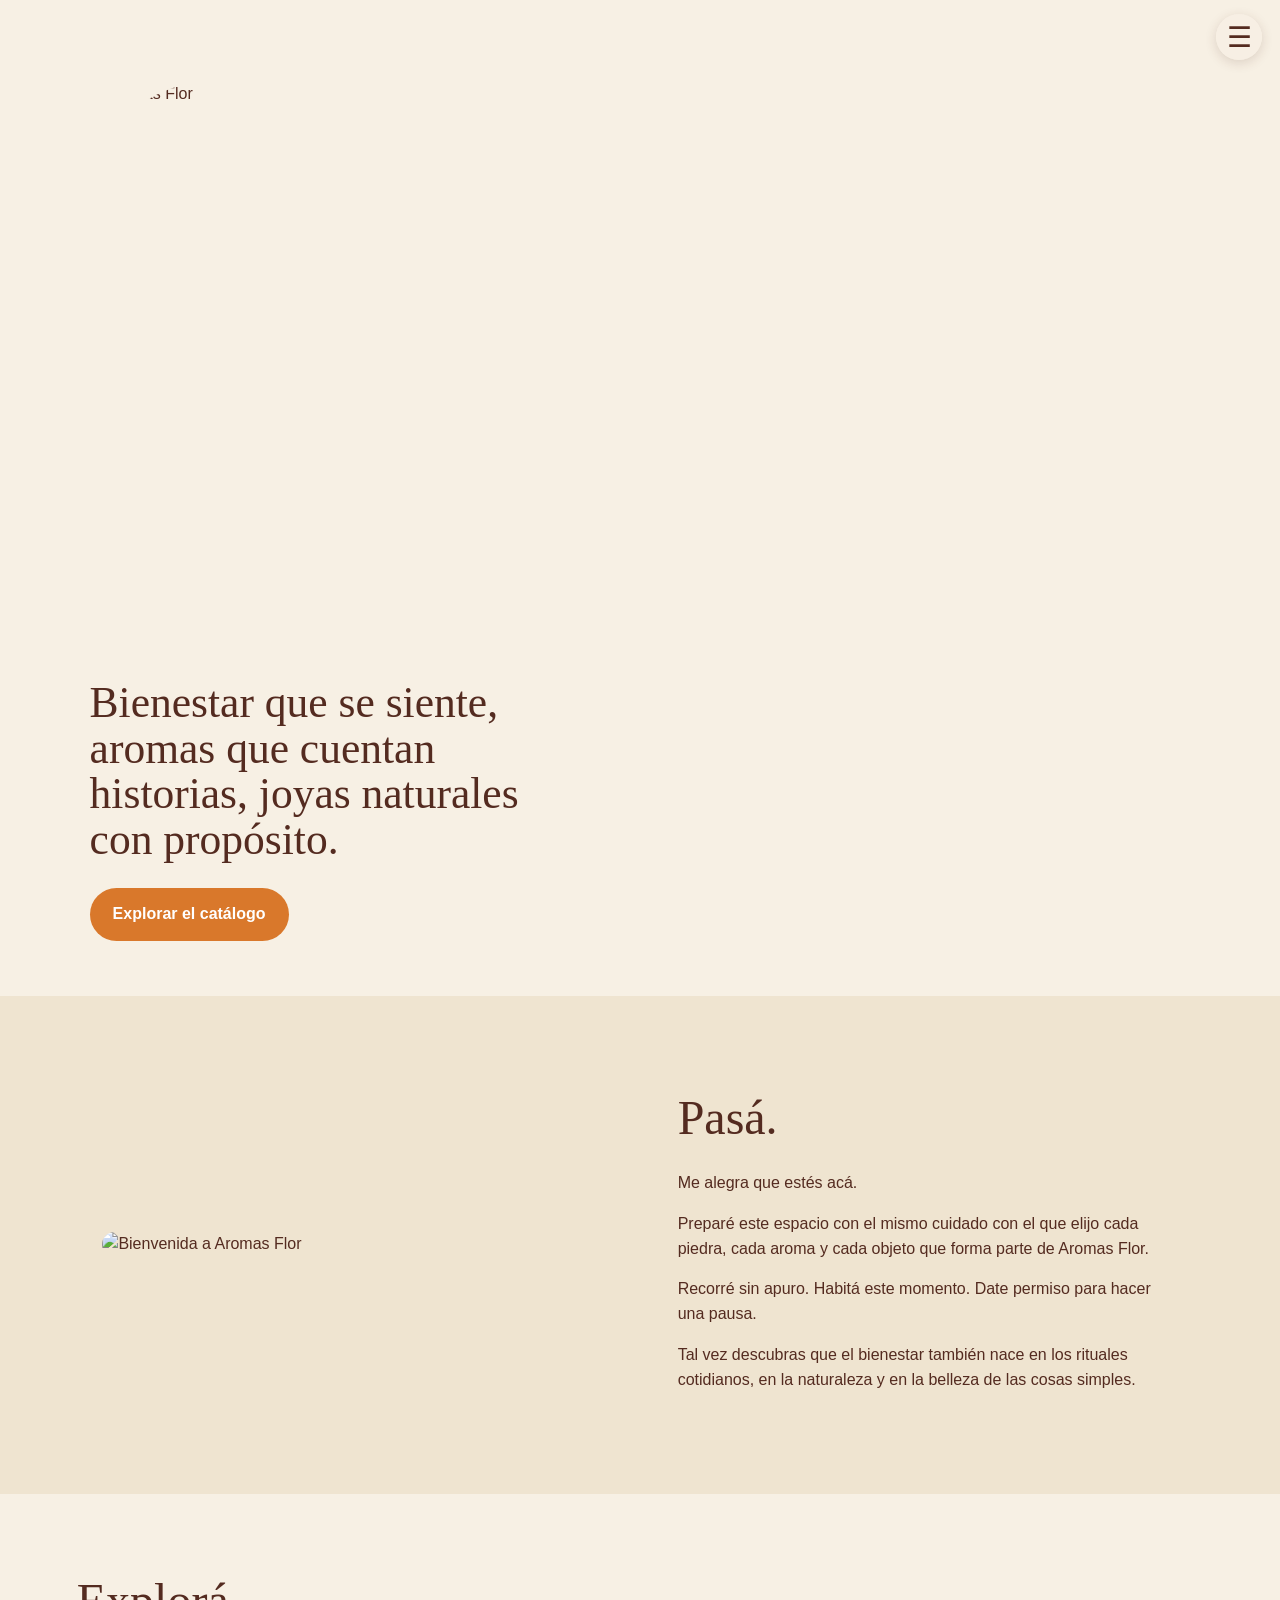
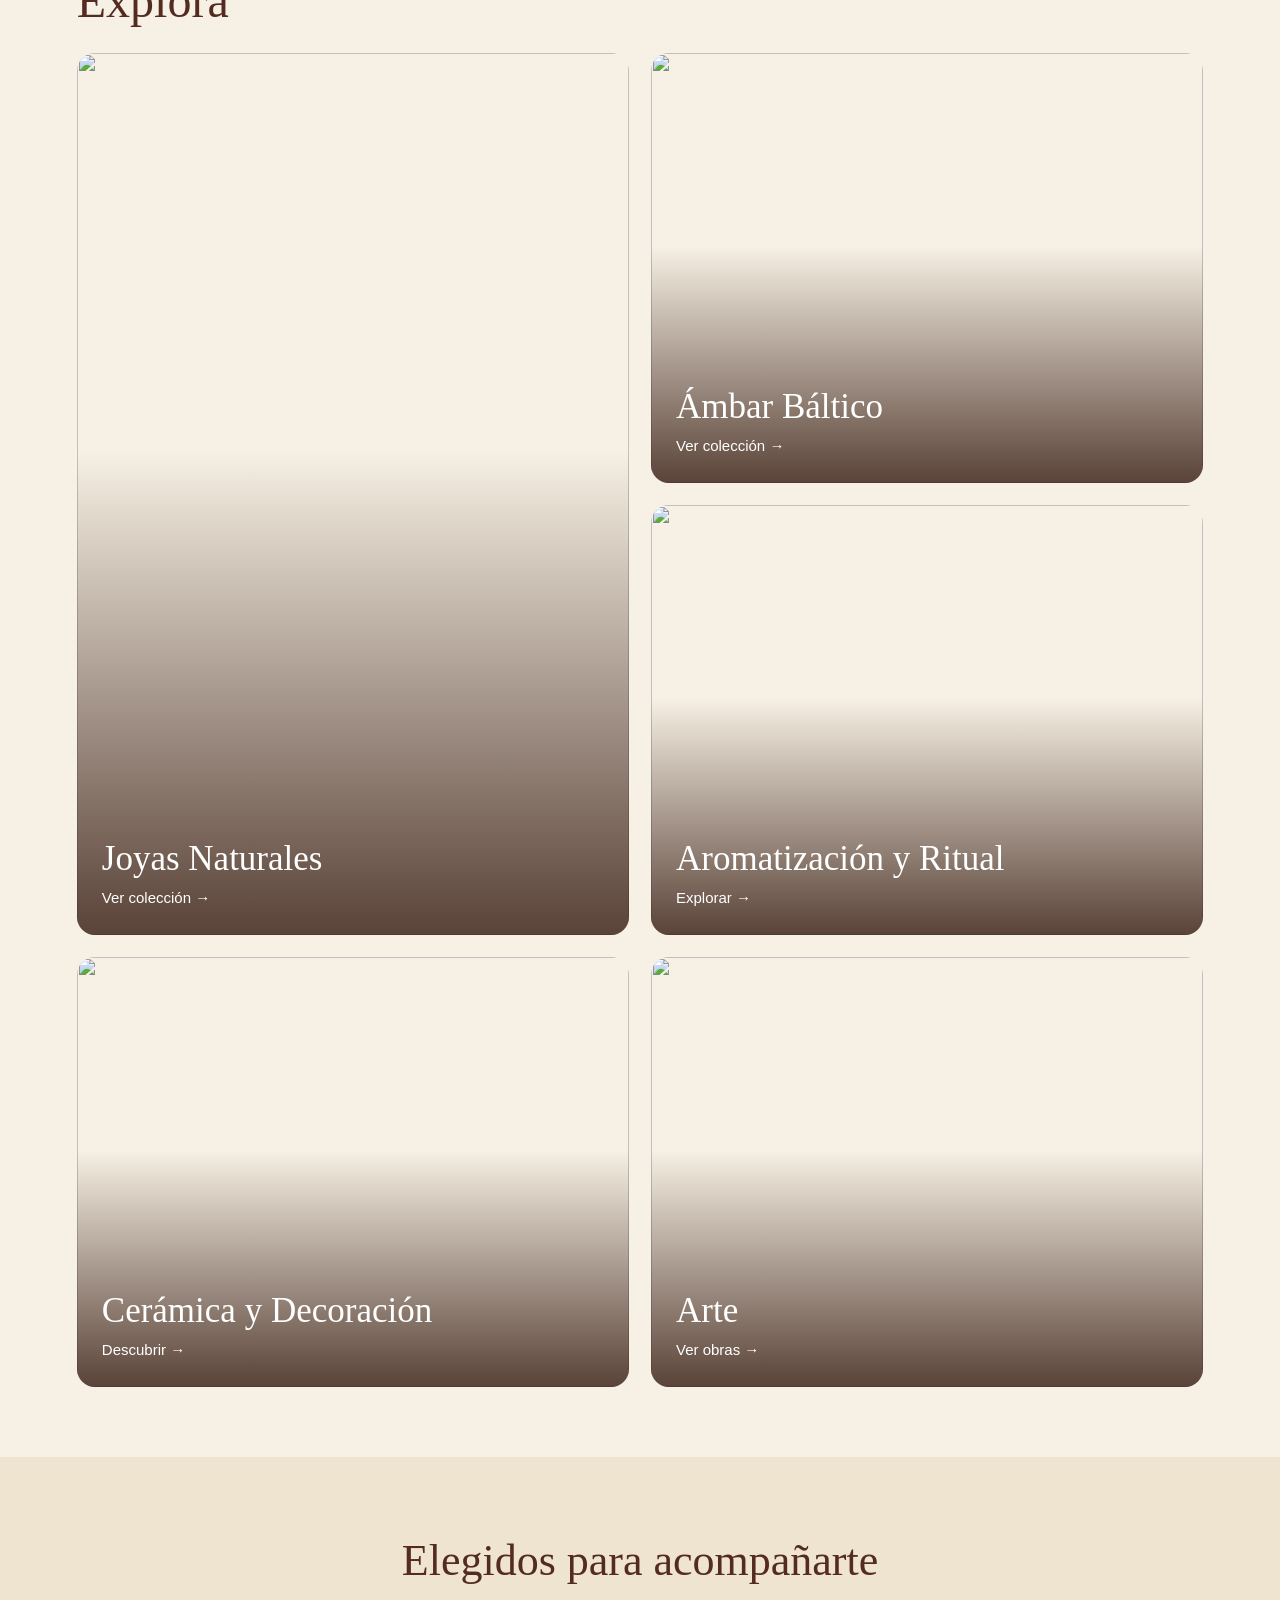
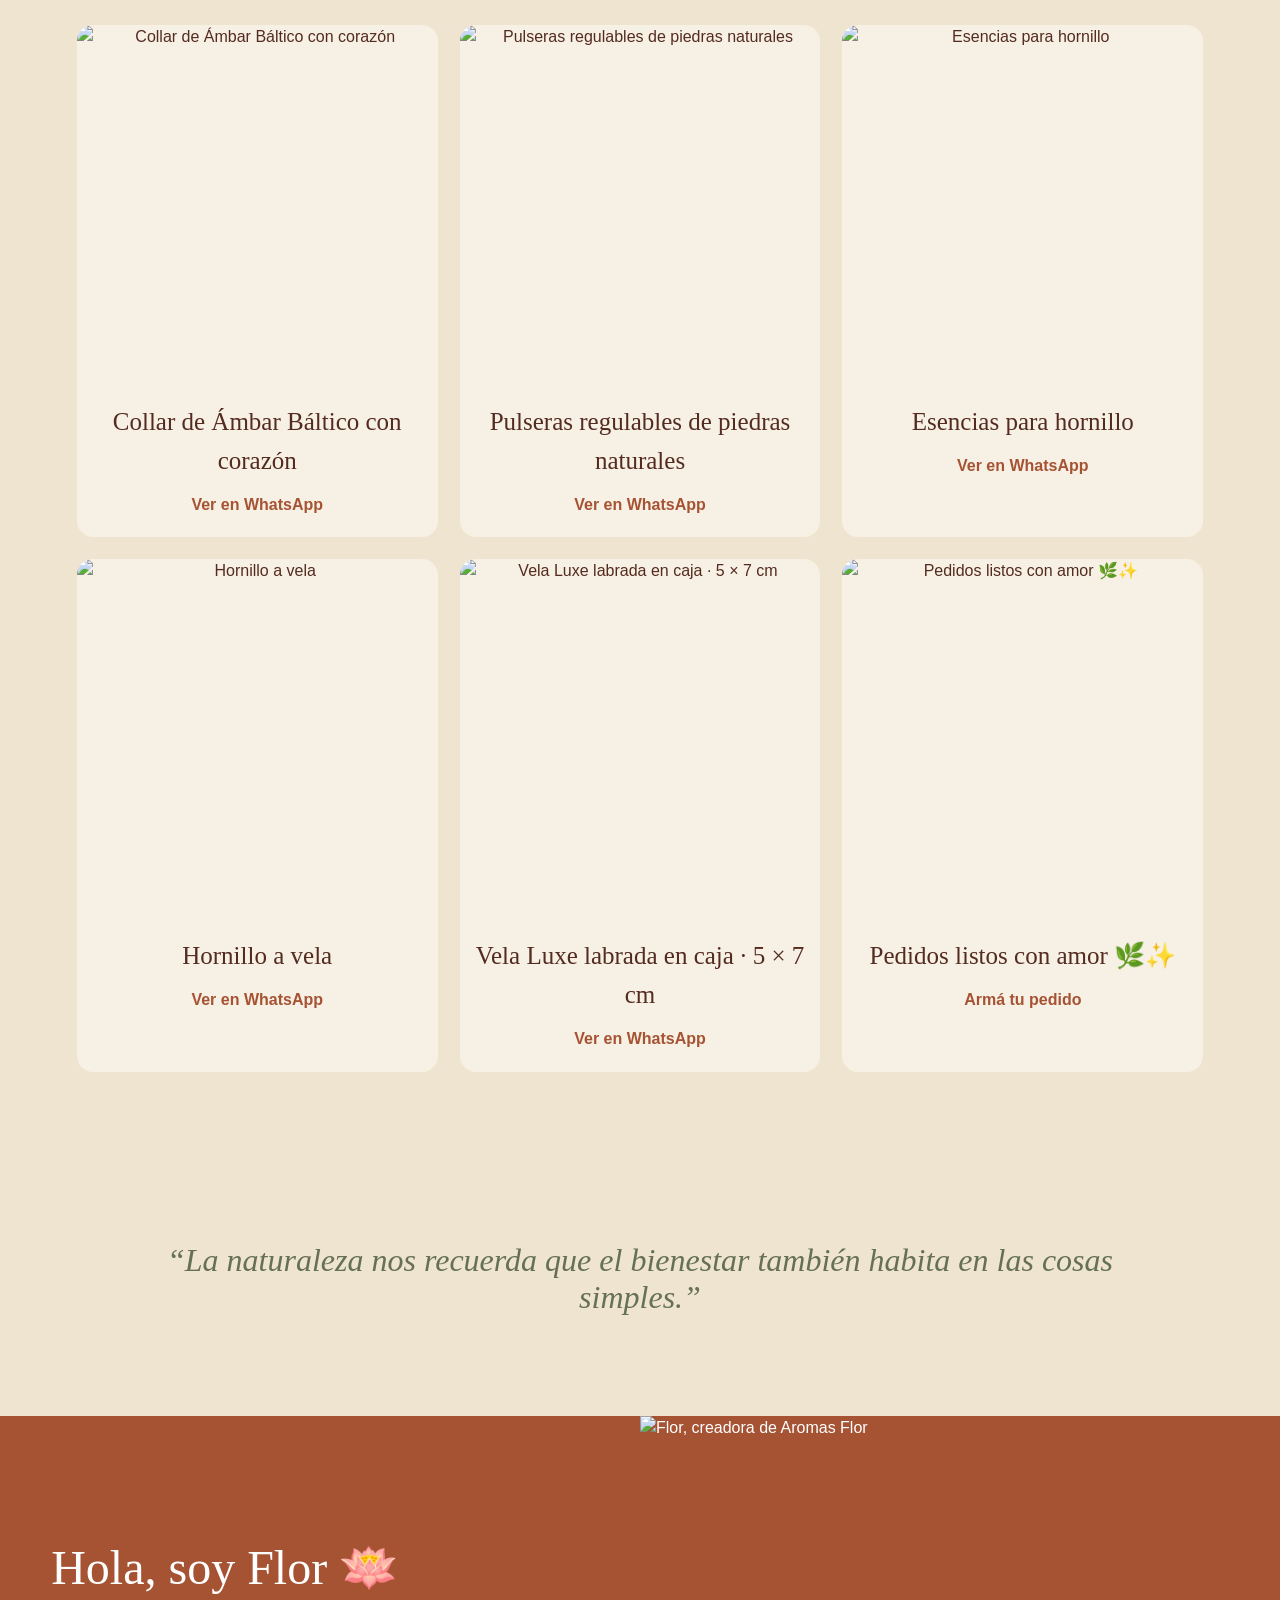
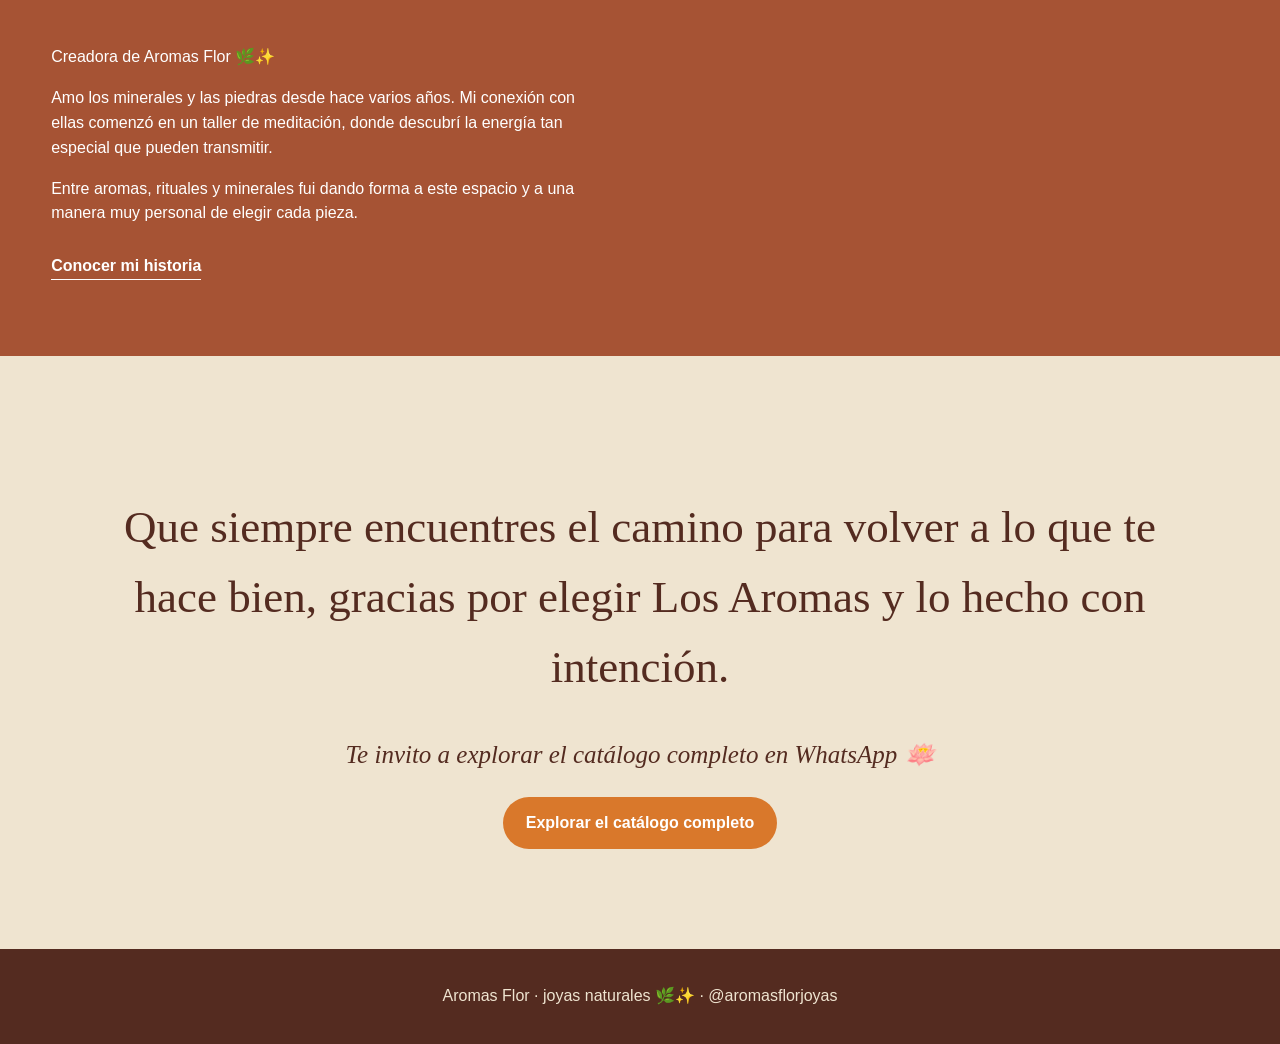
==== index.html @ 10306213 "Add files via upload" ====
<!DOCTYPE html>

<html lang="es">
<head>
<meta charset="utf-8"/><meta content="width=device-width,initial-scale=1" name="viewport"/>
<title>Aromas Flor</title>
<style>
:root{--lino:#efe4d0;--crema:#f7f0e4;--marron:#542b20;--verde:#657055;--ambar:#d9782b;--terracota:#a65334}
*{box-sizing:border-box}html{scroll-behavior:smooth}body{margin:0;background:var(--lino);color:var(--marron);font-family:Arial,sans-serif;line-height:1.55}
header{position:sticky;top:0;z-index:5;background:rgba(239,228,208,.94);display:flex;align-items:center;justify-content:space-between;padding:10px 6%;border-bottom:1px solid rgba(84,43,32,.12)}
.logo{width:125px}.menu{font-size:28px;background:none;border:0;color:var(--marron)}nav{display:none;position:absolute;right:5%;top:72px;background:var(--crema);padding:20px 28px;box-shadow:0 10px 30px #542b2030}
nav.open{display:grid;gap:12px}nav a{color:var(--marron);text-decoration:none}
.hero{min-height:78vh;display:grid;align-items:center;grid-template-columns:1fr 1fr;gap:5%;padding:5% 7%;background:var(--crema)}
.hero img{width:100%;height:64vh;object-fit:cover;border-radius:120px 120px 18px 18px}
h1,h2,h3{font-family:Georgia,serif;font-weight:normal}h1{font-size:clamp(40px,5vw,76px);line-height:1.05;margin:0 0 25px}
.btn{display:inline-block;background:var(--ambar);color:white;text-decoration:none;padding:14px 23px;border-radius:30px;font-weight:bold}
.welcome{padding:85px 8%;display:grid;grid-template-columns:1fr 1fr;gap:7%;align-items:center}
.welcome img{width:100%;border-radius:18px}.welcome h2,.explora h2{font-size:48px;margin:0 0 15px}
.explora{padding:70px 6%;background:var(--crema)}.grid{display:grid;grid-template-columns:repeat(2,1fr);gap:22px}
.card{position:relative;min-height:430px;overflow:hidden;border-radius:18px}.card:first-child{grid-row:span 2}.card img{width:100%;height:100%;position:absolute;object-fit:cover}
.card:after{content:"";position:absolute;inset:45% 0 0;background:linear-gradient(transparent,#32170dcc)}
.card div{position:absolute;z-index:2;bottom:24px;left:25px;color:white}.card h3{font-size:35px;margin:0}.card span{font-size:15px}
.pause{padding:100px 12%;text-align:center;font:italic 32px Georgia,serif;color:var(--verde)}
.story{padding:80px 8%;background:var(--terracota);color:white;text-align:center}.story h2{font-size:48px}
.end{padding:100px 8%;text-align:center}.end h2{font-size:45px}
footer{padding:35px 6%;background:var(--marron);color:var(--lino);text-align:center}
@media(max-width:720px){.hero,.welcome{grid-template-columns:1fr}.hero{padding:25px 22px 45px}.hero img{height:48vh;order:-1;border-radius:90px 90px 16px 16px}h1{font-size:43px}.welcome{padding:60px 22px}.welcome h2,.explora h2{font-size:39px}.grid{grid-template-columns:1fr}.card,.card:first-child{min-height:420px;grid-row:auto}.pause{font-size:26px;padding:75px 30px}.story h2,.end h2{font-size:38px}}
</style>
<style>
.destacados{padding:70px 6%;background:#efe4d0}
.destacados h2{text-align:center;font-size:44px;margin:0 0 30px}
.dest-grid{display:grid;grid-template-columns:repeat(3,1fr);gap:22px}
.dest-grid article{background:#f7f0e4;border-radius:16px;overflow:hidden;padding-bottom:20px;text-align:center}
.dest-grid img{width:100%;height:360px;object-fit:cover;display:block}
.dest-grid h3{font-size:25px;margin:18px 14px 12px}
.dest-grid a{color:#a65334;text-decoration:none;font-weight:bold}
.arte-card img{object-position:center 42%}
@media(max-width:720px){
 .destacados{padding:55px 18px}
 .destacados h2{font-size:36px}
 .dest-grid{grid-template-columns:repeat(2,1fr);gap:14px}
 .dest-grid img{height:235px}
 .dest-grid h3{font-size:20px}
}
</style>
<style>
/* CABECERA CORREGIDA */
header {
 position:absolute!important; top:0; left:0; right:0; z-index:10;
 background:transparent!important; border:0!important;
 justify-content:flex-end!important; padding:14px 18px!important;
}
header>.logo{display:none!important}
header .menu{
 background:rgba(247,240,228,.88); width:46px; height:46px;
 border-radius:50%; box-shadow:0 3px 12px rgba(84,43,32,.16)
}
.hero-banner{
 min-height:76vh!important; display:flex!important; align-items:center!important;
 padding:82px 7% 55px!important; position:relative; overflow:hidden;
 background-image:linear-gradient(90deg,rgba(247,240,228,.94) 0%,rgba(247,240,228,.80) 35%,rgba(247,240,228,.10) 70%),url("assets/image-01-6d87fb9d6a.png")!important;
 background-size:cover!important; background-position:center!important;
}
.hero-banner .hero-copy{width:min(520px,44%); position:relative; z-index:2}
.banner-logo{width:260px; max-width:75%; display:block; margin:0 0 22px; mix-blend-mode:multiply}
.hero-banner h1{font-size:clamp(34px,3.4vw,56px)!important}
@media(max-width:720px){
 .hero-banner{
   min-height:68vh!important; padding:76px 22px 38px!important;
   align-items:flex-end!important;
   background-image:linear-gradient(90deg,rgba(247,240,228,.94) 0%,rgba(247,240,228,.72) 46%,rgba(247,240,228,.05) 78%),url("assets/image-01-6d87fb9d6a.png")!important;
   background-size:cover!important;
   background-position:58% center!important;
 }
 .hero-banner .hero-copy{width:64%!important}
 .banner-logo{width:190px!important; max-width:100%!important; margin-bottom:16px!important}
 .hero-banner h1{font-size:27px!important; line-height:1.08!important; margin-bottom:18px!important}
 .hero-banner .btn{font-size:14px;padding:11px 16px}
}
</style>
<style>
/* FIX MOBILE: banner compacto, logo completo sin recorte */
@media(max-width:720px){
  .hero-banner{
    min-height:520px!important;
    height:520px!important;
    padding:68px 20px 28px!important;
    align-items:flex-end!important;
    background-position:58% center!important;
  }
  .hero-banner .hero-copy{
    width:58%!important;
    height:100%;
    display:flex;
    flex-direction:column;
    align-items:flex-start;
  }
  .banner-logo{
    width:170px!important;
    max-width:100%!important;
    height:auto!important;
    border-radius:0!important;
    object-fit:contain!important;
    object-position:center!important;
    margin:0!important;
    mix-blend-mode:multiply!important;
  }
  .hero-banner h1{
    margin:auto 0 14px!important;
    font-size:21px!important;
    line-height:1.14!important;
  }
  .hero-banner .btn{
    font-size:13px!important;
    padding:10px 14px!important;
    white-space:nowrap;
  }
}
</style>
<style>
@media(max-width:720px){
  .hero-banner{
    display:block !important;
    min-height:auto !important;
    padding:0 !important;
    background:#efe3cf !important;
  }
  .hero-banner .hero-copy,
  .hero-banner > img{display:none !important;}
  .hero-banner::before{
    content:"";
    display:block;
    width:100%;
    aspect-ratio:1320/945;
    background-image:url("assets/image-02-0a6a074ca6.jpg");
    background-size:100% 100%;
    background-repeat:no-repeat;
    background-position:center;
  }
}
</style>
<style>.story-real{display:grid;grid-template-columns:1fr 1fr;gap:0;padding:0!important;text-align:left!important;align-items:stretch}.story-real .story-copy{padding:70px 8%;align-self:center}.story-real img{width:100%;height:100%;min-height:540px;object-fit:cover;object-position:center}.story-link{display:inline-block;margin-top:12px;color:white;font-weight:bold;text-decoration:none;border-bottom:1px solid white}.closing{font:italic 25px Georgia,serif;margin:0 0 28px}@media(max-width:720px){.story-real{grid-template-columns:1fr}.story-real .story-copy{padding:55px 24px}.story-real img{min-height:0;height:430px;object-position:center 30%}.dest-grid{grid-template-columns:1fr 1fr!important}.dest-grid img{height:245px!important}.dest-grid h3{font-size:19px!important;line-height:1.2}.closing{font-size:21px}}</style>
<style>
/* ÚNICO AJUSTE: reducir el espacio vertical tras el banner en móvil */
@media(max-width:720px){
  .welcome{padding:18px 22px 28px !important; gap:18px !important;}
}
</style>
<style>@media(max-width:720px){.welcome{padding:38px 22px!important;gap:24px!important}.welcome h2{margin-bottom:8px!important}.welcome p{margin:0 0 11px!important;line-height:1.45!important}}</style><style>@media(max-width:720px){.explora{padding:48px 18px!important}.grid{gap:14px!important}.card,.card:first-child{min-height:320px!important;height:320px!important}.card h3{font-size:29px!important}}</style><style>/* Ajuste puntual sobre la última versión funcional */@media(max-width:720px){.hero-banner{margin-bottom:0!important}.welcome{padding-top:8px!important;padding-bottom:28px!important;margin-top:0!important;gap:18px!important}}</style></head>
<body>
<header><img alt="Aromas Flor" class="logo" src="assets/image-03-1b6eaba028.jpg"/><button aria-label="Abrir menú" class="menu" onclick="document.querySelector('nav').classList.toggle('open')">☰</button>
<nav><a href="#">Inicio</a><a href="#explora">Explorá</a><a href="#historia">Mi historia</a><a href="#contacto">Contacto</a></nav></header>
<section class="hero hero-banner">
<div class="hero-copy">
<img alt="Aromas Flor" class="banner-logo" data-image="hero_logo" src="assets/image-03-1b6eaba028.jpg"/>
<h1 data-content="hero_title">Bienestar que se siente,<br/>aromas que cuentan historias,<br/>joyas naturales con propósito.</h1>
<a class="btn" data-content="hero_button" href="#explora">Explorar el catálogo</a>
</div>
</section>
<section class="welcome">
<img alt="Bienvenida a Aromas Flor" data-image="welcome_image" src="assets/image-04-0310e71f12.jpg"/>
<div><h2 data-content="welcome_title">Pasá.</h2><p data-content="welcome_p1">Me alegra que estés acá.</p><p data-content="welcome_p2">Preparé este espacio con el mismo cuidado con el que elijo cada piedra, cada aroma y cada objeto que forma parte de Aromas Flor.</p><p data-content="welcome_p3">Recorré sin apuro. Habitá este momento. Date permiso para hacer una pausa.</p><p data-content="welcome_p4">Tal vez descubras que el bienestar también nace en los rituales cotidianos, en la naturaleza y en la belleza de las cosas simples.</p></div>
</section>
<section class="explora" id="explora"><h2>Explorá</h2>
<div class="grid">
<article class="card"><img data-image="collection_1_image" src="assets/image-05-7126ea30b4.png"/><div><h3 data-content="collection_1_title">Joyas Naturales</h3><span data-content="collection_1_button">Ver colección →</span></div></article>
<article class="card"><img data-image="collection_2_image" src="assets/image-06-67b71c0cd7.jpg"/><div><h3 data-content="collection_2_title">Ámbar Báltico</h3><span data-content="collection_2_button">Ver colección →</span></div></article>
<article class="card"><img data-image="collection_3_image" src="assets/image-07-0a0f048948.jpg"/><div><h3 data-content="collection_3_title">Aromatización y Ritual</h3><span data-content="collection_3_button">Explorar →</span></div></article>
<article class="card"><img data-image="collection_4_image" src="assets/image-08-81b0f2c861.jpg"/><div><h3 data-content="collection_4_title">Cerámica y Decoración</h3><span data-content="collection_4_button">Descubrir →</span></div></article>
<article class="card"><img data-image="collection_5_image" src="assets/image-09-a9cd5ac0ae.jpg"/><div><h3 data-content="collection_5_title">Arte</h3><span data-content="collection_5_button">Ver obras →</span></div></article>
</div></section>
<section class="destacados"><h2>Elegidos para acompañarte</h2><div class="dest-grid"><article><img alt="Collar de Ámbar Báltico con corazón" data-image="featured_1_image" src="assets/image-10-016ed3389f.webp"/><h3 data-content="featured_1_title">Collar de Ámbar Báltico con corazón</h3><a data-content="featured_1_button" href="#contacto">Ver en WhatsApp</a></article><article><img alt="Pulseras regulables de piedras naturales" data-image="featured_2_image" src="assets/image-11-3c9ea63086.jpg"/><h3 data-content="featured_2_title">Pulseras regulables de piedras naturales</h3><a data-content="featured_2_button" href="#contacto">Ver en WhatsApp</a></article><article><img alt="Esencias para hornillo" data-image="featured_3_image" src="assets/image-12-99dd8830a8.jpg"/><h3 data-content="featured_3_title">Esencias para hornillo</h3><a data-content="featured_3_button" href="#contacto">Ver en WhatsApp</a></article><article><img alt="Hornillo a vela" data-image="featured_4_image" src="assets/image-13-1ea846a43c.jpg"/><h3 data-content="featured_4_title">Hornillo a vela</h3><a data-content="featured_4_button" href="#contacto">Ver en WhatsApp</a></article><article><img alt="Vela Luxe labrada en caja · 5 × 7 cm" data-image="featured_5_image" src="assets/image-14-1ebb8c2b02.jpg"/><h3 data-content="featured_5_title">Vela Luxe labrada en caja · 5 × 7 cm</h3><a data-content="featured_5_button" href="#contacto">Ver en WhatsApp</a></article><article><img alt="Pedidos listos con amor 🌿✨" data-image="featured_6_image" src="assets/image-15-3b590f068a.jpg"/><h3 data-content="featured_6_title">Pedidos listos con amor 🌿✨</h3><a data-content="featured_6_button" href="#contacto">Armá tu pedido</a></article></div></section>
<section class="pause" data-content="pause_text">“La naturaleza nos recuerda que el bienestar también habita en las cosas simples.”</section>
<section class="story story-real" id="historia"><div class="story-copy"><h2 data-content="story_title">Hola, soy Flor 🪷</h2><p data-content="story_p1">Creadora de Aromas Flor 🌿✨</p><p data-content="story_p2">Amo los minerales y las piedras desde hace varios años. Mi conexión con ellas comenzó en un taller de meditación, donde descubrí la energía tan especial que pueden transmitir.</p><p data-content="story_p3">Entre aromas, rituales y minerales fui dando forma a este espacio y a una manera muy personal de elegir cada pieza.</p><a class="story-link" data-content="story_button" href="#">Conocer mi historia</a></div><img alt="Flor, creadora de Aromas Flor" data-image="story_image" src="assets/image-16-90259f25bf.jpg"/></section>
<section class="end" id="contacto"><h2 data-content="closing_title">Que siempre encuentres el camino para volver a lo que te hace bien, gracias por elegir Los Aromas y lo hecho con intención.</h2><p class="closing" data-content="closing_text">Te invito a explorar el catálogo completo en WhatsApp 🪷</p><a class="btn" data-content="closing_button" href="#">Explorar el catálogo completo</a></section>
<footer data-content="footer_text">Aromas Flor · joyas naturales 🌿✨ · @aromasflorjoyas</footer>
<script>fetch('content.json').then(r=>r.json()).then(c=>{document.querySelectorAll('[data-content]').forEach(e=>{const k=e.dataset.content;if(c[k]!==undefined)e.textContent=c[k]});document.querySelectorAll('[data-image]').forEach(e=>{const k=e.dataset.image;if(c[k])e.src=c[k]})}).catch(()=>{});</script></body></html>
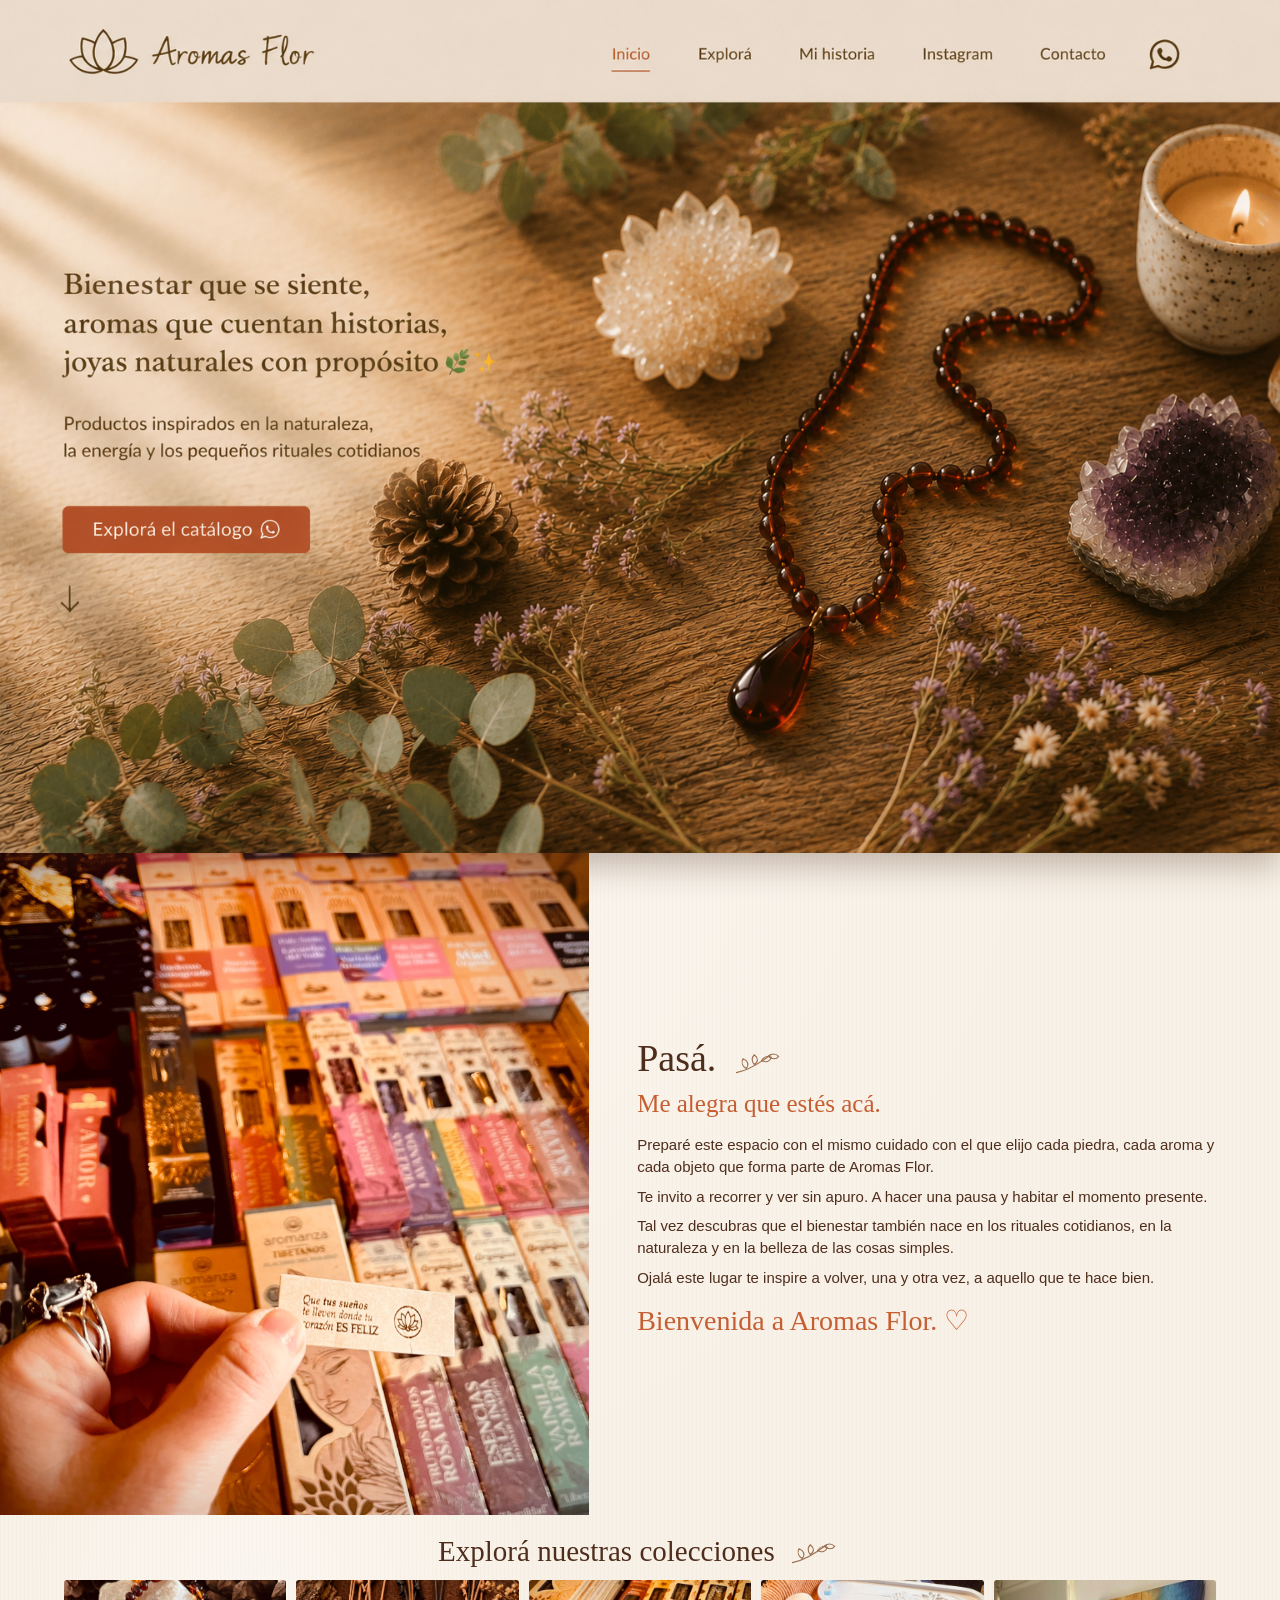
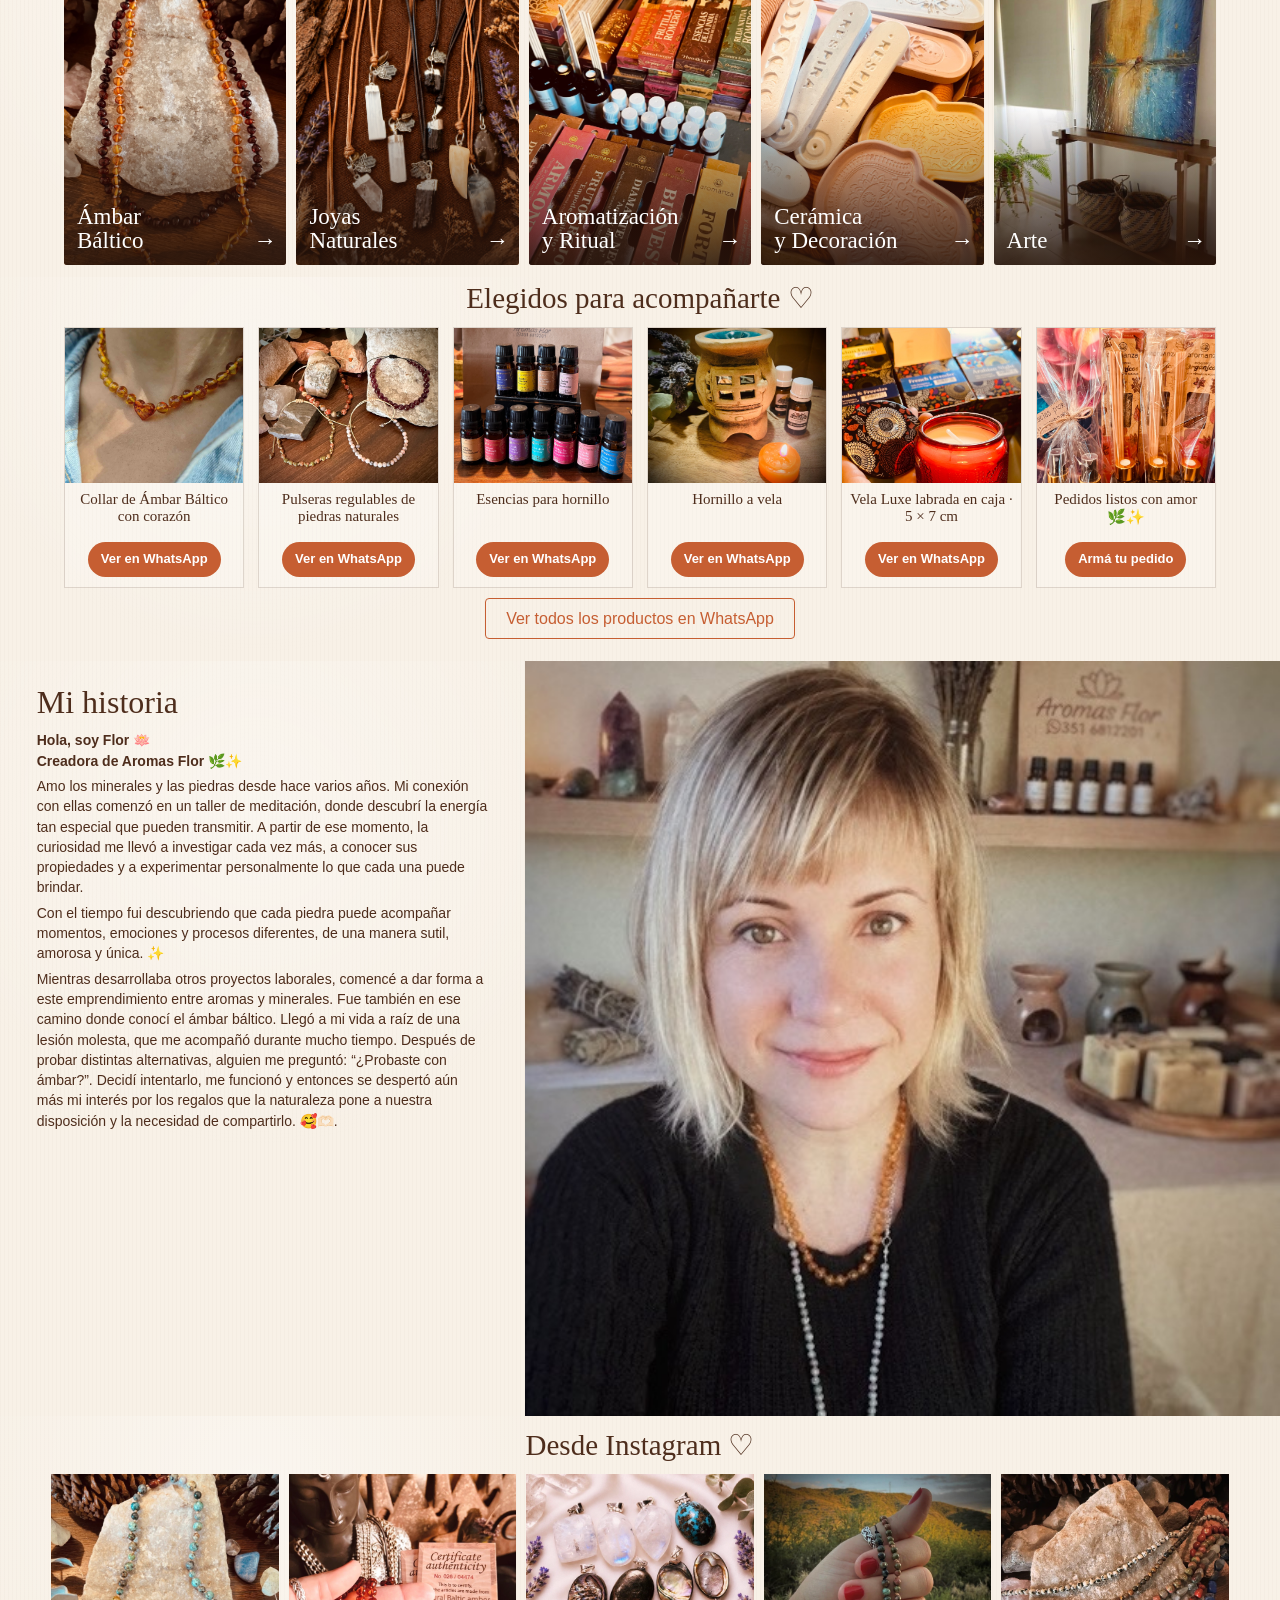
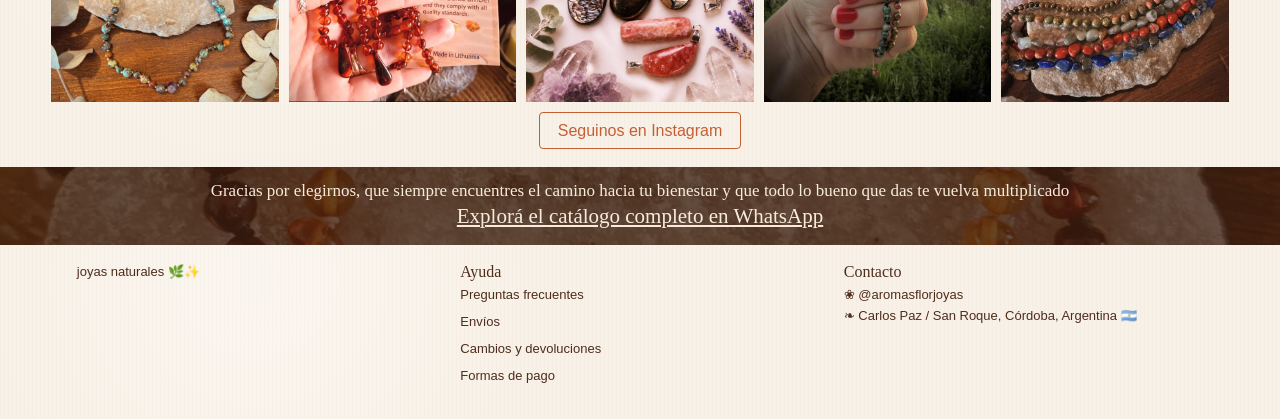
==== commit 3bff9b84: "Corregir botonera superior" ====
--- a/index.html
+++ b/index.html
@@ -1,177 +1,91 @@
-<!DOCTYPE html>
-
+<!doctype html>
 <html lang="es">
 <head>
-<meta charset="utf-8"/><meta content="width=device-width,initial-scale=1" name="viewport"/>
-<title>Aromas Flor</title>
-<style>
-:root{--lino:#efe4d0;--crema:#f7f0e4;--marron:#542b20;--verde:#657055;--ambar:#d9782b;--terracota:#a65334}
-*{box-sizing:border-box}html{scroll-behavior:smooth}body{margin:0;background:var(--lino);color:var(--marron);font-family:Arial,sans-serif;line-height:1.55}
-header{position:sticky;top:0;z-index:5;background:rgba(239,228,208,.94);display:flex;align-items:center;justify-content:space-between;padding:10px 6%;border-bottom:1px solid rgba(84,43,32,.12)}
-.logo{width:125px}.menu{font-size:28px;background:none;border:0;color:var(--marron)}nav{display:none;position:absolute;right:5%;top:72px;background:var(--crema);padding:20px 28px;box-shadow:0 10px 30px #542b2030}
-nav.open{display:grid;gap:12px}nav a{color:var(--marron);text-decoration:none}
-.hero{min-height:78vh;display:grid;align-items:center;grid-template-columns:1fr 1fr;gap:5%;padding:5% 7%;background:var(--crema)}
-.hero img{width:100%;height:64vh;object-fit:cover;border-radius:120px 120px 18px 18px}
-h1,h2,h3{font-family:Georgia,serif;font-weight:normal}h1{font-size:clamp(40px,5vw,76px);line-height:1.05;margin:0 0 25px}
-.btn{display:inline-block;background:var(--ambar);color:white;text-decoration:none;padding:14px 23px;border-radius:30px;font-weight:bold}
-.welcome{padding:85px 8%;display:grid;grid-template-columns:1fr 1fr;gap:7%;align-items:center}
-.welcome img{width:100%;border-radius:18px}.welcome h2,.explora h2{font-size:48px;margin:0 0 15px}
-.explora{padding:70px 6%;background:var(--crema)}.grid{display:grid;grid-template-columns:repeat(2,1fr);gap:22px}
-.card{position:relative;min-height:430px;overflow:hidden;border-radius:18px}.card:first-child{grid-row:span 2}.card img{width:100%;height:100%;position:absolute;object-fit:cover}
-.card:after{content:"";position:absolute;inset:45% 0 0;background:linear-gradient(transparent,#32170dcc)}
-.card div{position:absolute;z-index:2;bottom:24px;left:25px;color:white}.card h3{font-size:35px;margin:0}.card span{font-size:15px}
-.pause{padding:100px 12%;text-align:center;font:italic 32px Georgia,serif;color:var(--verde)}
-.story{padding:80px 8%;background:var(--terracota);color:white;text-align:center}.story h2{font-size:48px}
-.end{padding:100px 8%;text-align:center}.end h2{font-size:45px}
-footer{padding:35px 6%;background:var(--marron);color:var(--lino);text-align:center}
-@media(max-width:720px){.hero,.welcome{grid-template-columns:1fr}.hero{padding:25px 22px 45px}.hero img{height:48vh;order:-1;border-radius:90px 90px 16px 16px}h1{font-size:43px}.welcome{padding:60px 22px}.welcome h2,.explora h2{font-size:39px}.grid{grid-template-columns:1fr}.card,.card:first-child{min-height:420px;grid-row:auto}.pause{font-size:26px;padding:75px 30px}.story h2,.end h2{font-size:38px}}
-</style>
-<style>
-.destacados{padding:70px 6%;background:#efe4d0}
-.destacados h2{text-align:center;font-size:44px;margin:0 0 30px}
-.dest-grid{display:grid;grid-template-columns:repeat(3,1fr);gap:22px}
-.dest-grid article{background:#f7f0e4;border-radius:16px;overflow:hidden;padding-bottom:20px;text-align:center}
-.dest-grid img{width:100%;height:360px;object-fit:cover;display:block}
-.dest-grid h3{font-size:25px;margin:18px 14px 12px}
-.dest-grid a{color:#a65334;text-decoration:none;font-weight:bold}
-.arte-card img{object-position:center 42%}
-@media(max-width:720px){
- .destacados{padding:55px 18px}
- .destacados h2{font-size:36px}
- .dest-grid{grid-template-columns:repeat(2,1fr);gap:14px}
- .dest-grid img{height:235px}
- .dest-grid h3{font-size:20px}
-}
-</style>
-<style>
-/* CABECERA CORREGIDA */
-header {
- position:absolute!important; top:0; left:0; right:0; z-index:10;
- background:transparent!important; border:0!important;
- justify-content:flex-end!important; padding:14px 18px!important;
-}
-header>.logo{display:none!important}
-header .menu{
- background:rgba(247,240,228,.88); width:46px; height:46px;
- border-radius:50%; box-shadow:0 3px 12px rgba(84,43,32,.16)
-}
-.hero-banner{
- min-height:76vh!important; display:flex!important; align-items:center!important;
- padding:82px 7% 55px!important; position:relative; overflow:hidden;
- background-image:linear-gradient(90deg,rgba(247,240,228,.94) 0%,rgba(247,240,228,.80) 35%,rgba(247,240,228,.10) 70%),url("assets/image-01-6d87fb9d6a.png")!important;
- background-size:cover!important; background-position:center!important;
-}
-.hero-banner .hero-copy{width:min(520px,44%); position:relative; z-index:2}
-.banner-logo{width:260px; max-width:75%; display:block; margin:0 0 22px; mix-blend-mode:multiply}
-.hero-banner h1{font-size:clamp(34px,3.4vw,56px)!important}
-@media(max-width:720px){
- .hero-banner{
-   min-height:68vh!important; padding:76px 22px 38px!important;
-   align-items:flex-end!important;
-   background-image:linear-gradient(90deg,rgba(247,240,228,.94) 0%,rgba(247,240,228,.72) 46%,rgba(247,240,228,.05) 78%),url("assets/image-01-6d87fb9d6a.png")!important;
-   background-size:cover!important;
-   background-position:58% center!important;
- }
- .hero-banner .hero-copy{width:64%!important}
- .banner-logo{width:190px!important; max-width:100%!important; margin-bottom:16px!important}
- .hero-banner h1{font-size:27px!important; line-height:1.08!important; margin-bottom:18px!important}
- .hero-banner .btn{font-size:14px;padding:11px 16px}
-}
-</style>
-<style>
-/* FIX MOBILE: banner compacto, logo completo sin recorte */
-@media(max-width:720px){
-  .hero-banner{
-    min-height:520px!important;
-    height:520px!important;
-    padding:68px 20px 28px!important;
-    align-items:flex-end!important;
-    background-position:58% center!important;
-  }
-  .hero-banner .hero-copy{
-    width:58%!important;
-    height:100%;
-    display:flex;
-    flex-direction:column;
-    align-items:flex-start;
-  }
-  .banner-logo{
-    width:170px!important;
-    max-width:100%!important;
-    height:auto!important;
-    border-radius:0!important;
-    object-fit:contain!important;
-    object-position:center!important;
-    margin:0!important;
-    mix-blend-mode:multiply!important;
-  }
-  .hero-banner h1{
-    margin:auto 0 14px!important;
-    font-size:21px!important;
-    line-height:1.14!important;
-  }
-  .hero-banner .btn{
-    font-size:13px!important;
-    padding:10px 14px!important;
-    white-space:nowrap;
-  }
-}
-</style>
-<style>
-@media(max-width:720px){
-  .hero-banner{
-    display:block !important;
-    min-height:auto !important;
-    padding:0 !important;
-    background:#efe3cf !important;
-  }
-  .hero-banner .hero-copy,
-  .hero-banner > img{display:none !important;}
-  .hero-banner::before{
-    content:"";
-    display:block;
-    width:100%;
-    aspect-ratio:1320/945;
-    background-image:url("assets/image-02-0a6a074ca6.jpg");
-    background-size:100% 100%;
-    background-repeat:no-repeat;
-    background-position:center;
-  }
-}
-</style>
-<style>.story-real{display:grid;grid-template-columns:1fr 1fr;gap:0;padding:0!important;text-align:left!important;align-items:stretch}.story-real .story-copy{padding:70px 8%;align-self:center}.story-real img{width:100%;height:100%;min-height:540px;object-fit:cover;object-position:center}.story-link{display:inline-block;margin-top:12px;color:white;font-weight:bold;text-decoration:none;border-bottom:1px solid white}.closing{font:italic 25px Georgia,serif;margin:0 0 28px}@media(max-width:720px){.story-real{grid-template-columns:1fr}.story-real .story-copy{padding:55px 24px}.story-real img{min-height:0;height:430px;object-position:center 30%}.dest-grid{grid-template-columns:1fr 1fr!important}.dest-grid img{height:245px!important}.dest-grid h3{font-size:19px!important;line-height:1.2}.closing{font-size:21px}}</style>
-<style>
-/* ÚNICO AJUSTE: reducir el espacio vertical tras el banner en móvil */
-@media(max-width:720px){
-  .welcome{padding:18px 22px 28px !important; gap:18px !important;}
-}
-</style>
-<style>@media(max-width:720px){.welcome{padding:38px 22px!important;gap:24px!important}.welcome h2{margin-bottom:8px!important}.welcome p{margin:0 0 11px!important;line-height:1.45!important}}</style><style>@media(max-width:720px){.explora{padding:48px 18px!important}.grid{gap:14px!important}.card,.card:first-child{min-height:320px!important;height:320px!important}.card h3{font-size:29px!important}}</style><style>/* Ajuste puntual sobre la última versión funcional */@media(max-width:720px){.hero-banner{margin-bottom:0!important}.welcome{padding-top:8px!important;padding-bottom:28px!important;margin-top:0!important;gap:18px!important}}</style></head>
-<body>
-<header><img alt="Aromas Flor" class="logo" src="assets/image-03-1b6eaba028.jpg"/><button aria-label="Abrir menú" class="menu" onclick="document.querySelector('nav').classList.toggle('open')">☰</button>
-<nav><a href="#">Inicio</a><a href="#explora">Explorá</a><a href="#historia">Mi historia</a><a href="#contacto">Contacto</a></nav></header>
-<section class="hero hero-banner">
-<div class="hero-copy">
-<img alt="Aromas Flor" class="banner-logo" data-image="hero_logo" src="assets/image-03-1b6eaba028.jpg"/>
-<h1 data-content="hero_title">Bienestar que se siente,<br/>aromas que cuentan historias,<br/>joyas naturales con propósito.</h1>
-<a class="btn" data-content="hero_button" href="#explora">Explorar el catálogo</a>
+<meta charset="utf-8">
+<meta name="viewport" content="width=device-width,initial-scale=1">
+<title>Aromas Flor · joyas naturales</title>
+<meta name="description" content="Bienestar que se siente, aromas que cuentan historias, joyas naturales con propósito.">
+
+  <link rel="stylesheet" href="styles.css">
+</head>
+<body class="paper">
+
+<section class="hero-approved" id="inicio" aria-label="Banner principal de Aromas Flor">
+  <img src="embedded-01.png" alt="Aromas Flor: bienestar, aromas y joyas naturales con propósito">
+  <a class="hero-catalog-hotspot" href="https://wa.me/c/5493516812201" target="_blank" rel="noopener" aria-label="Explorá el catálogo de WhatsApp">Explorá el catálogo</a>
+  <nav class="hero-nav-hotspots" aria-label="Navegación principal">
+    <a class="hero-nav-inicio" href="#inicio" aria-label="Inicio">Inicio</a>
+    <a class="hero-nav-explora" href="#explora" aria-label="Explorá">Explorá</a>
+    <a class="hero-nav-historia" href="#historia" aria-label="Mi historia">Mi historia</a>
+    <a class="hero-nav-instagram" href="#instagram" aria-label="Instagram">Instagram</a>
+    <a class="hero-nav-contacto" href="#contacto" aria-label="Contacto">Contacto</a>
+    <a class="hero-nav-whatsapp" href="https://wa.me/5493516812201" target="_blank" rel="noopener" aria-label="WhatsApp">WhatsApp</a>
+  </nav>
+</section>
+
+<section class="welcome" id="bienvenida">
+  <div class="welcome-media"><img src="assets/image-04-0310e71f12.jpg" alt="Aromatización y ritual en Aromas Flor"></div>
+  <div class="welcome-copy">
+    <h2 class="script">Pasá. <span class="botanical-line" aria-hidden="true"><svg viewBox="0 0 64 30"><path d="M3 25 C18 22 31 14 45 3"/><path d="M15 20 C10 17 9 12 11 8 C17 10 19 15 15 20"/><path d="M25 15 C21 11 22 6 25 3 C30 7 30 12 25 15"/><path d="M34 10 C37 5 42 4 46 6 C44 12 39 13 34 10"/><path d="M42 5 C47 1 52 2 55 5 C52 9 47 9 42 5"/></svg></span></h2>
+    <h3>Me alegra que estés acá.</h3>
+    <p>Preparé este espacio con el mismo cuidado con el que elijo cada piedra, cada aroma y cada objeto que forma parte de Aromas Flor.</p>
+    <p>Te invito a recorrer y ver sin apuro. A hacer una pausa y habitar el momento presente.</p>
+    <p>Tal vez descubras que el bienestar también nace en los rituales cotidianos, en la naturaleza y en la belleza de las cosas simples.</p>
+    <p>Ojalá este lugar te inspire a volver, una y otra vez, a aquello que te hace bien.</p>
+    <div class="welcome-sign script">Bienvenida a Aromas Flor. ♡</div>
+  </div>
+</section>
+
+<section class="collections paper" id="explora">
+  <h2 class="section-title">Explorá nuestras colecciones <span class="botanical-line" aria-hidden="true"><svg viewBox="0 0 64 30"><path d="M3 25 C18 22 31 14 45 3"/><path d="M15 20 C10 17 9 12 11 8 C17 10 19 15 15 20"/><path d="M25 15 C21 11 22 6 25 3 C30 7 30 12 25 15"/><path d="M34 10 C37 5 42 4 46 6 C44 12 39 13 34 10"/><path d="M42 5 C47 1 52 2 55 5 C52 9 47 9 42 5"/></svg></span></h2>
+  <div class="collection-grid">
+    <a class="collection-link" href="https://wa.me/c/5493516812201" target="_blank" rel="noopener" aria-label="Ver colección en el catálogo de WhatsApp"><article class="collection"><img src="assets/image-06-67b71c0cd7.jpg" alt="Ámbar Báltico"><div class="collection-name">Ámbar<br>Báltico <span>→</span></div></article></a>
+    <a class="collection-link" href="https://wa.me/c/5493516812201" target="_blank" rel="noopener" aria-label="Ver colección en el catálogo de WhatsApp"><article class="collection"><img src="assets/image-05-7126ea30b4.png" alt="Joyas Naturales"><div class="collection-name">Joyas<br>Naturales <span>→</span></div></article></a>
+    <a class="collection-link" href="https://wa.me/c/5493516812201" target="_blank" rel="noopener" aria-label="Ver colección en el catálogo de WhatsApp"><article class="collection"><img src="assets/image-07-0a0f048948.jpg" alt="Aromatización y Ritual"><div class="collection-name">Aromatización<br>y Ritual <span>→</span></div></article></a>
+    <a class="collection-link" href="https://wa.me/c/5493516812201" target="_blank" rel="noopener" aria-label="Ver colección en el catálogo de WhatsApp"><article class="collection"><img src="assets/image-08-81b0f2c861.jpg" alt="Cerámica y Decoración"><div class="collection-name">Cerámica<br>y Decoración <span>→</span></div></article></a>
+    <a class="collection-link" href="https://wa.me/c/5493516812201" target="_blank" rel="noopener" aria-label="Ver colección en el catálogo de WhatsApp"><article class="collection"><img src="assets/image-09-a9cd5ac0ae.jpg" alt="Arte"><div class="collection-name">Arte <span>→</span></div></article></a>
+  </div>
+</section>
+
+<section class="featured paper">
+  <h2 class="section-title">Elegidos para acompañarte ♡</h2>
+  <div class="product-grid">
+    <article class="product"><img src="assets/image-10-016ed3389f.webp" alt="Collar de Ámbar Báltico con corazón"><h3>Collar de Ámbar Báltico con corazón</h3><a class="wa" href="https://wa.me/c/5493516812201" target="_blank" rel="noopener">Ver en WhatsApp</a></article>
+    <article class="product"><img src="assets/image-11-3c9ea63086.jpg" alt="Pulseras regulables de piedras naturales"><h3>Pulseras regulables de piedras naturales</h3><a class="wa" href="https://wa.me/c/5493516812201" target="_blank" rel="noopener">Ver en WhatsApp</a></article>
+    <article class="product"><img src="assets/image-12-99dd8830a8.jpg" alt="Esencias para hornillo"><h3>Esencias para hornillo</h3><a class="wa" href="https://wa.me/c/5493516812201" target="_blank" rel="noopener">Ver en WhatsApp</a></article>
+    <article class="product"><img src="assets/image-13-1ea846a43c.jpg" alt="Hornillo a vela"><h3>Hornillo a vela</h3><a class="wa" href="https://wa.me/c/5493516812201" target="_blank" rel="noopener">Ver en WhatsApp</a></article>
+    <article class="product"><img src="assets/image-14-1ebb8c2b02.jpg" alt="Vela Luxe labrada en caja"><h3>Vela Luxe labrada en caja · 5 × 7 cm</h3><a class="wa" href="https://wa.me/c/5493516812201" target="_blank" rel="noopener">Ver en WhatsApp</a></article>
+    <article class="product"><img src="assets/image-15-3b590f068a.jpg" alt="Pedidos listos con amor"><h3>Pedidos listos con amor 🌿✨</h3><a class="wa" href="https://wa.me/c/5493516812201" target="_blank" rel="noopener">Armá tu pedido</a></article>
+  </div>
+  <a class="catalog-link" href="https://wa.me/c/5493516812201">Ver todos los productos en WhatsApp</a>
+</section>
+
+<section class="story paper" id="historia"><div class="story-copy"><h2 class="script">Mi historia</h2><p><strong>Hola, soy Flor 🪷<br>Creadora de Aromas Flor 🌿✨</strong></p><p>Amo los minerales y las piedras desde hace varios años. Mi conexión con ellas comenzó en un taller de meditación, donde descubrí la energía tan especial que pueden transmitir. A partir de ese momento, la curiosidad me llevó a investigar cada vez más, a conocer sus propiedades y a experimentar personalmente lo que cada una puede brindar.</p><p>Con el tiempo fui descubriendo que cada piedra puede acompañar momentos, emociones y procesos diferentes, de una manera sutil, amorosa y única. ✨</p><p>Mientras desarrollaba otros proyectos laborales, comencé a dar forma a este emprendimiento entre aromas y minerales. Fue también en ese camino donde conocí el ámbar báltico. Llegó a mi vida a raíz de una lesión molesta, que me acompañó durante mucho tiempo. Después de probar distintas alternativas, alguien me preguntó: “¿Probaste con ámbar?”. Decidí intentarlo, me funcionó y entonces se despertó aún más mi interés por los regalos que la naturaleza pone a nuestra disposición y la necesidad de compartirlo. 🥰🫶🏻.</p></div><div class="story-image"><img src="assets/image-16-90259f25bf.jpg" alt="Flor, creadora de Aromas Flor"></div></section>
+
+<section class="instagram paper" id="instagram">
+  <h2 class="section-title">Desde Instagram ♡</h2>
+  <div class="instagram-grid">
+    <img src="embedded-02.jpg" alt="Joyas naturales de Aromas Flor">
+    <img src="embedded-03.jpg" alt="Ámbar Báltico certificado">
+    <img src="embedded-04.jpg" alt="Dijes de piedras naturales">
+    <img src="embedded-05.jpg" alt="Pulseras de minerales">
+    <img src="embedded-06.jpg" alt="Collares de piedras naturales">
+  </div>
+  <a class="instagram-link" href="https://www.instagram.com/aromasflorjoyas/">Seguinos en Instagram</a>
+</section>
+
+<div class="footer-call">
+  <p>Gracias por elegirnos, que siempre encuentres el camino hacia tu bienestar y que todo lo bueno que das te vuelva multiplicado</p>
+  <a href="https://wa.me/c/5493516812201" class="script">Explorá el catálogo completo en WhatsApp</a>
 </div>
-</section>
-<section class="welcome">
-<img alt="Bienvenida a Aromas Flor" data-image="welcome_image" src="assets/image-04-0310e71f12.jpg"/>
-<div><h2 data-content="welcome_title">Pasá.</h2><p data-content="welcome_p1">Me alegra que estés acá.</p><p data-content="welcome_p2">Preparé este espacio con el mismo cuidado con el que elijo cada piedra, cada aroma y cada objeto que forma parte de Aromas Flor.</p><p data-content="welcome_p3">Recorré sin apuro. Habitá este momento. Date permiso para hacer una pausa.</p><p data-content="welcome_p4">Tal vez descubras que el bienestar también nace en los rituales cotidianos, en la naturaleza y en la belleza de las cosas simples.</p></div>
-</section>
-<section class="explora" id="explora"><h2>Explorá</h2>
-<div class="grid">
-<article class="card"><img data-image="collection_1_image" src="assets/image-05-7126ea30b4.png"/><div><h3 data-content="collection_1_title">Joyas Naturales</h3><span data-content="collection_1_button">Ver colección →</span></div></article>
-<article class="card"><img data-image="collection_2_image" src="assets/image-06-67b71c0cd7.jpg"/><div><h3 data-content="collection_2_title">Ámbar Báltico</h3><span data-content="collection_2_button">Ver colección →</span></div></article>
-<article class="card"><img data-image="collection_3_image" src="assets/image-07-0a0f048948.jpg"/><div><h3 data-content="collection_3_title">Aromatización y Ritual</h3><span data-content="collection_3_button">Explorar →</span></div></article>
-<article class="card"><img data-image="collection_4_image" src="assets/image-08-81b0f2c861.jpg"/><div><h3 data-content="collection_4_title">Cerámica y Decoración</h3><span data-content="collection_4_button">Descubrir →</span></div></article>
-<article class="card"><img data-image="collection_5_image" src="assets/image-09-a9cd5ac0ae.jpg"/><div><h3 data-content="collection_5_title">Arte</h3><span data-content="collection_5_button">Ver obras →</span></div></article>
-</div></section>
-<section class="destacados"><h2>Elegidos para acompañarte</h2><div class="dest-grid"><article><img alt="Collar de Ámbar Báltico con corazón" data-image="featured_1_image" src="assets/image-10-016ed3389f.webp"/><h3 data-content="featured_1_title">Collar de Ámbar Báltico con corazón</h3><a data-content="featured_1_button" href="#contacto">Ver en WhatsApp</a></article><article><img alt="Pulseras regulables de piedras naturales" data-image="featured_2_image" src="assets/image-11-3c9ea63086.jpg"/><h3 data-content="featured_2_title">Pulseras regulables de piedras naturales</h3><a data-content="featured_2_button" href="#contacto">Ver en WhatsApp</a></article><article><img alt="Esencias para hornillo" data-image="featured_3_image" src="assets/image-12-99dd8830a8.jpg"/><h3 data-content="featured_3_title">Esencias para hornillo</h3><a data-content="featured_3_button" href="#contacto">Ver en WhatsApp</a></article><article><img alt="Hornillo a vela" data-image="featured_4_image" src="assets/image-13-1ea846a43c.jpg"/><h3 data-content="featured_4_title">Hornillo a vela</h3><a data-content="featured_4_button" href="#contacto">Ver en WhatsApp</a></article><article><img alt="Vela Luxe labrada en caja · 5 × 7 cm" data-image="featured_5_image" src="assets/image-14-1ebb8c2b02.jpg"/><h3 data-content="featured_5_title">Vela Luxe labrada en caja · 5 × 7 cm</h3><a data-content="featured_5_button" href="#contacto">Ver en WhatsApp</a></article><article><img alt="Pedidos listos con amor 🌿✨" data-image="featured_6_image" src="assets/image-15-3b590f068a.jpg"/><h3 data-content="featured_6_title">Pedidos listos con amor 🌿✨</h3><a data-content="featured_6_button" href="#contacto">Armá tu pedido</a></article></div></section>
-<section class="pause" data-content="pause_text">“La naturaleza nos recuerda que el bienestar también habita en las cosas simples.”</section>
-<section class="story story-real" id="historia"><div class="story-copy"><h2 data-content="story_title">Hola, soy Flor 🪷</h2><p data-content="story_p1">Creadora de Aromas Flor 🌿✨</p><p data-content="story_p2">Amo los minerales y las piedras desde hace varios años. Mi conexión con ellas comenzó en un taller de meditación, donde descubrí la energía tan especial que pueden transmitir.</p><p data-content="story_p3">Entre aromas, rituales y minerales fui dando forma a este espacio y a una manera muy personal de elegir cada pieza.</p><a class="story-link" data-content="story_button" href="#">Conocer mi historia</a></div><img alt="Flor, creadora de Aromas Flor" data-image="story_image" src="assets/image-16-90259f25bf.jpg"/></section>
-<section class="end" id="contacto"><h2 data-content="closing_title">Que siempre encuentres el camino para volver a lo que te hace bien, gracias por elegir Los Aromas y lo hecho con intención.</h2><p class="closing" data-content="closing_text">Te invito a explorar el catálogo completo en WhatsApp 🪷</p><a class="btn" data-content="closing_button" href="#">Explorar el catálogo completo</a></section>
-<footer data-content="footer_text">Aromas Flor · joyas naturales 🌿✨ · @aromasflorjoyas</footer>
-<script>fetch('content.json').then(r=>r.json()).then(c=>{document.querySelectorAll('[data-content]').forEach(e=>{const k=e.dataset.content;if(c[k]!==undefined)e.textContent=c[k]});document.querySelectorAll('[data-image]').forEach(e=>{const k=e.dataset.image;if(c[k])e.src=c[k]})}).catch(()=>{});</script></body></html>+
+<footer class="paper" id="contacto">
+  <div class="footer-brand"><span>joyas naturales 🌿✨</span></div>
+  
+  <div class="footer-help"><h4>Ayuda</h4><button type="button" onclick="openHelp('faq')">Preguntas frecuentes</button><button type="button" onclick="openHelp('envios')">Envíos</button><button type="button" onclick="openHelp('cambios')">Cambios y devoluciones</button><button type="button" onclick="openHelp('pagos')">Formas de pago</button></div>
+  <div class="footer-contact"><h4>Contacto</h4><a href="https://wa.me/5493516812201"></a><a href="https://www.instagram.com/aromasflorjoyas/">❀ @aromasflorjoyas</a><span>❧ Carlos Paz / San Roque, Córdoba, Argentina 🇦🇷</span></div>
+</footer>
+
+<div class="help-modal" id="helpModal" onclick="if(event.target===this) closeHelp()"><div class="help-card" role="dialog" aria-modal="true" aria-labelledby="helpTitle"><button class="help-close" type="button" aria-label="Cerrar" onclick="closeHelp()">×</button><h3 id="helpTitle"></h3><p id="helpText"></p></div></div>  <script src="main.js" defer></script>
+</body>
+</html>
--- a/styles.css
+++ b/styles.css
@@ -0,0 +1,143 @@
+:root{--lino:#efe4d0;--crema:#f8f1e7;--papel:#f5eadb;--marron:#4e2d1c;--verde:#6e765d;--terracota:#c65e32;--linea:#9c704f}
+*{box-sizing:border-box}
+html{scroll-behavior:smooth}
+body{margin:0;color:var(--marron);background:var(--crema);font-family:"Trebuchet MS",Arial,sans-serif;line-height:1.45}
+img{display:block;max-width:100%}
+a{color:inherit}
+section{scroll-margin-top:80px}
+.paper{background:
+radial-gradient(circle at 20% 20%,rgba(255,255,255,.35),transparent 28%),
+repeating-linear-gradient(90deg,rgba(92,55,31,.018) 0 1px,transparent 1px 4px),
+var(--crema)}
+.script{font-family:"Segoe Print","Bradley Hand","Comic Sans MS",cursive;font-weight:400}
+.serif{font-family:Georgia,"Times New Roman",serif;font-weight:400}
+
+/* Banner aprobado: se conserva visualmente sin rediseñarlo */
+.hero-approved{width:100%;background:#f3eadf;position:relative;z-index:2;box-shadow:0 14px 30px rgba(78,45,28,.30)}
+.hero-approved img{width:100%;height:auto;display:block}
+.hero-catalog-hotspot{position:absolute;left:4.8%;top:60.7%;width:19.5%;height:7.2%;z-index:3;border-radius:8px;text-indent:-9999px;overflow:hidden}
+
+/* Bienvenida */
+.welcome{display:grid;grid-template-columns:46% 54%;min-height:430px}
+.welcome-media img{width:100%;height:100%;object-fit:cover}
+.welcome-copy{padding:28px 7% 24px 7%;display:flex;flex-direction:column;justify-content:center}
+.welcome-copy h2{font-size:38px;margin:0 0 4px}
+.welcome-copy h3{font:400 25px Georgia,serif;color:var(--terracota);margin:0 0 12px}
+.welcome-copy p{font-size:15px;margin:4px 0}
+.welcome-sign{font-size:28px;color:var(--terracota);margin-top:8px}
+
+/* Títulos */
+.section-title{text-align:center;font:400 29px Georgia,serif;margin:0 0 12px}
+.section-title .twig,.twig{display:inline-block;color:var(--linea);font-size:25px;line-height:1;transform:rotate(-8deg)}
+
+/* Colecciones */
+.collections{padding:20px 5% 12px}
+.collection-grid{display:grid;grid-template-columns:repeat(5,1fr);gap:10px}
+.collection{position:relative;aspect-ratio:.78;overflow:hidden;border-radius:3px}
+.collection img{width:100%;height:100%;object-fit:cover}
+.collection:after{content:"";position:absolute;inset:45% 0 0;background:linear-gradient(transparent,rgba(38,20,11,.86))}
+.collection-name{position:absolute;z-index:2;left:13px;right:10px;bottom:12px;color:white;font:400 23px Georgia,serif;line-height:1.05}
+.collection-name span{float:right}
+
+/* Destacados */
+.featured{padding:4px 5% 22px}
+.product-grid{display:grid;grid-template-columns:repeat(6,1fr);gap:14px}
+.product{border:1px solid rgba(78,45,28,.16);background:rgba(255,255,255,.2);text-align:center;padding-bottom:10px}
+.product img{width:100%;aspect-ratio:1.15;object-fit:cover}
+.product h3{font:400 15px Georgia,serif;margin:8px 7px 2px;min-height:42px}
+.product p{margin:2px 0;font-size:14px}
+.wa{display:inline-block;margin-top:7px;padding:8px 13px;border-radius:22px;background:var(--terracota);color:white;font-size:13px;text-decoration:none;font-weight:700}
+.catalog-link{display:block;width:max-content;max-width:92%;margin:10px auto 0;padding:8px 20px;border:1px solid var(--terracota);color:var(--terracota);text-decoration:none;border-radius:4px}
+
+/* Historia */
+.story{display:grid;grid-template-columns:41% 59%;min-height:290px}
+.story-copy{padding:18px 7% 20px}
+.story-copy h2{font-size:32px;margin:0 0 5px}
+.story-copy p{font-size:14px;margin:5px 0}
+.story-copy a{display:inline-block;margin-top:8px;padding:7px 18px;border:1px solid var(--terracota);color:var(--terracota);text-decoration:none;border-radius:4px}
+.story-image img{width:100%;height:100%;object-fit:cover}
+
+/* Instagram */
+.instagram{padding:12px 4% 18px}
+.instagram-grid{display:grid;grid-template-columns:repeat(5,1fr);gap:10px}
+.instagram-grid img{width:100%;aspect-ratio:1/1;object-fit:cover}
+.instagram-link{display:block;width:max-content;margin:10px auto 0;padding:6px 18px;border:1px solid var(--terracota);color:var(--terracota);text-decoration:none;border-radius:4px}
+
+/* Footer */
+.footer-call{padding:14px 5%;text-align:center;color:#f7ecdc;background:linear-gradient(rgba(58,30,15,.78),rgba(58,30,15,.78)),url("assets/image-06-67b71c0cd7.jpg") center/cover}
+.footer-call p{margin:0;font:400 17px Georgia,serif}
+.footer-call a{font-size:21px}
+footer{padding:18px 6% 25px;display:grid;grid-template-columns:1.3fr .7fr .9fr 1.2fr;gap:24px;font-size:13px}
+.footer-brand img{width:155px;margin-bottom:5px}
+footer h4{font:400 16px Georgia,serif;margin:0 0 5px}
+footer a{text-decoration:none;display:block}
+.footer-contact a{margin:2px 0}
+
+@media(max-width:760px){
+  .hero-approved{overflow:visible}
+  .hero-approved img{width:100%;max-width:100%;height:auto;transform:none}
+  .welcome,.story{grid-template-columns:1fr}
+  .welcome-media{height:310px}
+  .welcome-copy{padding:28px 24px}
+  .collection-grid{grid-template-columns:repeat(2,1fr)}
+  .product-grid{grid-template-columns:repeat(2,1fr)}
+  .story-image{height:300px}
+  .instagram-grid{grid-template-columns:repeat(2,1fr)}
+  .instagram-grid img:last-child{grid-column:auto;aspect-ratio:1/1}
+  footer{grid-template-columns:1fr 1fr}
+}
+@media(max-width:430px){
+  .hero-approved img{width:100%}
+  .section-title{font-size:25px}
+  .collection-name{font-size:20px}
+  footer{grid-template-columns:1fr}
+}
+.botanical-line{display:inline-block;width:52px;height:27px;vertical-align:-7px;margin-left:8px;color:var(--linea)}
+.botanical-line svg{display:block;width:100%;height:100%;overflow:visible}
+.botanical-line path{fill:none;stroke:currentColor;stroke-width:1.35;stroke-linecap:round;stroke-linejoin:round}
+.collection-link{display:block;color:inherit;text-decoration:none}
+
+.footer-help button{display:block;background:none;border:0;padding:0;margin:0 0 8px;color:inherit;font:inherit;text-align:left;cursor:pointer}.help-modal{position:fixed;inset:0;background:rgba(58,39,24,.38);z-index:9999;display:none;align-items:center;justify-content:center;padding:22px}.help-modal.open{display:flex}.help-card{width:min(520px,100%);background:#f7efe5;border-radius:20px;padding:28px;box-shadow:0 18px 55px rgba(58,39,24,.28);color:#4b321f;position:relative}.help-card h3{margin:0 38px 14px 0;font-family:Georgia,serif}.help-card p{line-height:1.65;margin:0}.help-close{position:absolute;right:18px;top:14px;border:0;background:none;font-size:28px;color:#6b4930;cursor:pointer}
+/* Footer simplificado: Ayuda + Contacto */
+footer#contacto {
+  grid-template-columns: minmax(0, 1fr) minmax(220px, 1fr) minmax(220px, 1fr);
+  align-items: start;
+}
+footer#contacto .footer-help,
+footer#contacto .footer-contact {
+  min-width: 0;
+}
+@media (max-width: 760px) {
+  footer#contacto {
+    grid-template-columns: 1fr 1fr;
+  }
+  footer#contacto .footer-brand {
+    grid-column: 1 / -1;
+  }
+}
+@media (max-width: 520px) {
+  footer#contacto {
+    grid-template-columns: 1fr;
+  }
+  footer#contacto .footer-brand {
+    grid-column: auto;
+  }
+}
+
+/* Zonas funcionales sobre la botonera dibujada en el banner aprobado */
+.hero-nav-hotspots a{
+  position:absolute;
+  top:4.8%;
+  height:7.2%;
+  z-index:4;
+  border-radius:8px;
+  text-indent:-9999px;
+  overflow:hidden;
+}
+.hero-nav-inicio{left:20.5%;width:8%}
+.hero-nav-explora{left:30%;width:9%}
+.hero-nav-historia{left:41%;width:12%}
+.hero-nav-instagram{left:55%;width:11%}
+.hero-nav-contacto{left:68%;width:10%}
+.hero-nav-whatsapp{left:80.5%;width:7%}
+html{scroll-behavior:smooth}
